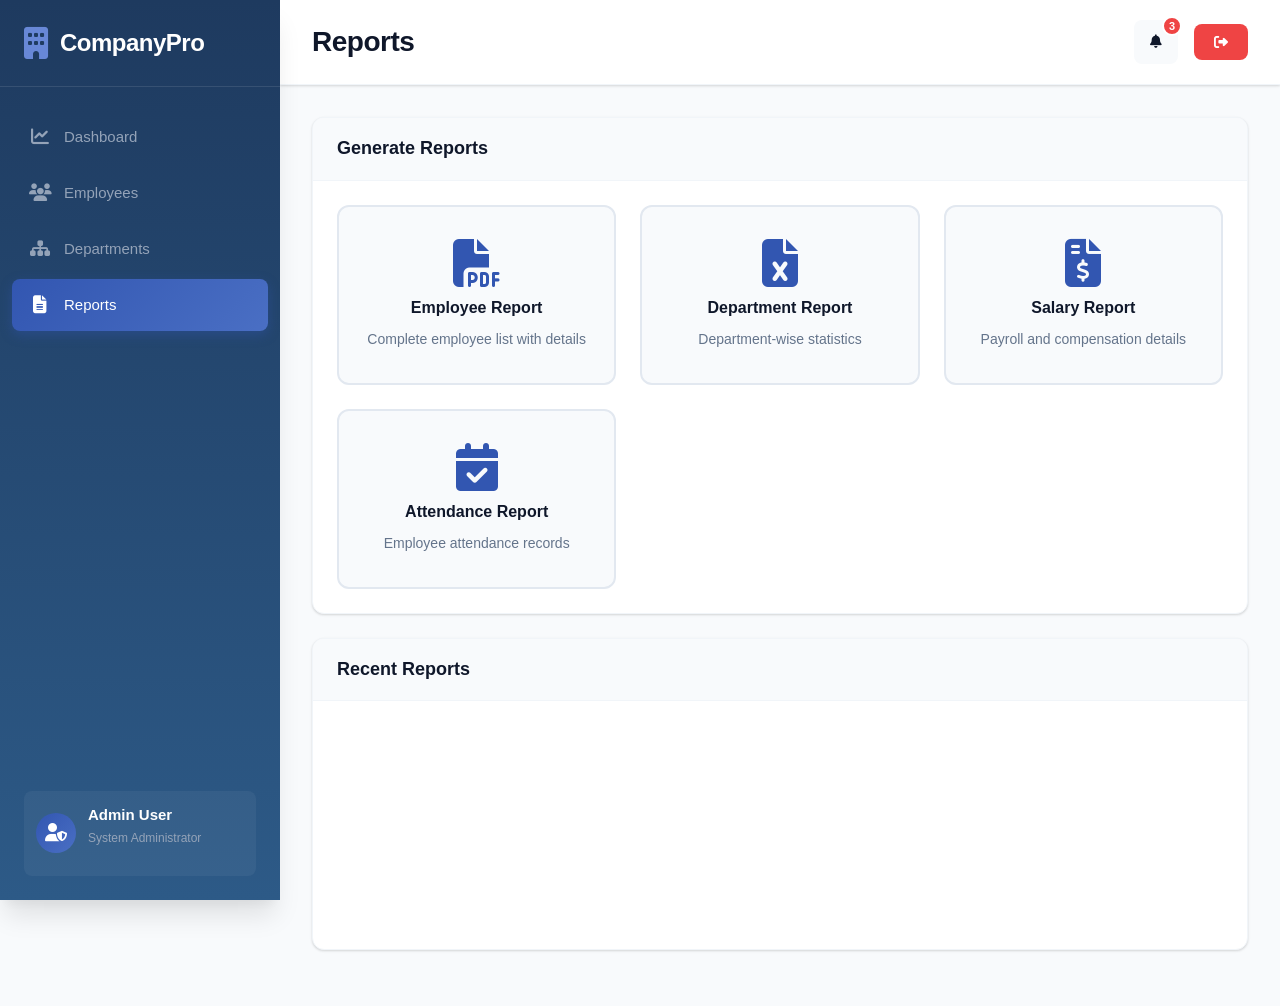
==== reports.html @ d2f0d4de "Add files via upload" ====
<!DOCTYPE html>
<html lang="en">
<head>
    <meta charset="UTF-8">
    <meta name="viewport" content="width=device-width, initial-scale=1.0">
    <title>Reports - CompanyPro</title>
    <link rel="stylesheet" href="css/style.css">
    <link rel="stylesheet" href="https://cdnjs.cloudflare.com/ajax/libs/font-awesome/6.4.0/css/all.min.css">
</head>
<body>
    <!-- Sidebar -->
    <aside class="sidebar" id="sidebar">
        <div class="logo">
            <i class="fas fa-building"></i>
            <span>CompanyPro</span>
        </div>
        
        <nav class="nav-menu">
            <a href="dashboard.html" class="nav-item">
                <i class="fas fa-chart-line"></i>
                <span>Dashboard</span>
            </a>
            <a href="employees.html" class="nav-item">
                <i class="fas fa-users"></i>
                <span>Employees</span>
            </a>
            <a href="departments.html" class="nav-item">
                <i class="fas fa-sitemap"></i>
                <span>Departments</span>
            </a>
            <a href="reports.html" class="nav-item active">
                <i class="fas fa-file-alt"></i>
                <span>Reports</span>
            </a>
        </nav>

        <div class="sidebar-footer">
            <div class="admin-profile" onclick="window.location.href='profile.html'">
                <div class="admin-avatar">
                    <i class="fas fa-user-shield"></i>
                </div>
                <div class="admin-info">
                    <p class="admin-name" id="adminName">Admin User</p>
                    <p class="admin-role">System Administrator</p>
                </div>
            </div>
        </div>
    </aside>

    <!-- Main Content -->
    <main class="main-content">
        <header class="top-header">
            <div class="header-left">
                <button class="menu-toggle" id="menuToggle">
                    <i class="fas fa-bars"></i>
                </button>
                <h1 class="page-title">Reports</h1>
            </div>
            <div class="header-right">
                <button class="notification-btn">
                    <i class="fas fa-bell"></i>
                    <span class="badge">3</span>
                </button>
                <button class="btn-logout" onclick="logout()">
                    <i class="fas fa-sign-out-alt"></i>
                </button>
            </div>
        </header>

        <div class="content-container">
            <!-- Report Options -->
            <div class="card">
                <div class="card-header">
                    <h3>Generate Reports</h3>
                </div>
                <div class="card-body">
                    <div class="report-options">
                        <div class="report-btn" onclick="generateReport('employee')">
                            <i class="fas fa-file-pdf"></i>
                            <span>Employee Report</span>
                            <p>Complete employee list with details</p>
                        </div>
                        <div class="report-btn" onclick="generateReport('department')">
                            <i class="fas fa-file-excel"></i>
                            <span>Department Report</span>
                            <p>Department-wise statistics</p>
                        </div>
                        <div class="report-btn" onclick="generateReport('salary')">
                            <i class="fas fa-file-invoice-dollar"></i>
                            <span>Salary Report</span>
                            <p>Payroll and compensation details</p>
                        </div>
                        <div class="report-btn" onclick="generateReport('attendance')">
                            <i class="fas fa-calendar-check"></i>
                            <span>Attendance Report</span>
                            <p>Employee attendance records</p>
                        </div>
                    </div>
                </div>
            </div>

            <!-- Recent Reports -->
            <div class="card">
                <div class="card-header">
                    <h3>Recent Reports</h3>
                </div>
                <div class="card-body">
                    <div id="recentReports" class="recent-reports"></div>
                </div>
            </div>
        </div>
    </main>

    <script src="js/common.js"></script>
    <script src="js/reports.js"></script>
</body>
</html>
---- css/style.css ----
/* ==========================================
   COMPANYPRO - COMPLETE CSS STYLESHEET
   WITH #3256B1 BLUE & WHITE THEME
   ========================================== */

/* ==========================================
   1. CSS VARIABLES & ROOT STYLES
   ========================================== */
:root {
    /* Primary Colors - #3256B1 Blue Theme */
    --primary-color: #3256B1;
    --primary-dark: #254594;
    --primary-light: #4a6fc4;
    --primary-lighter: #6888d7;
    
    /* Blue Gradient Colors */
    --gradient-start: #3256B1;
    --gradient-middle: #3d63bd;
    --gradient-end: #4a6fc4;
    
    /* Secondary Colors */
    --secondary-color: #64748b;
    --secondary-dark: #475569;
    --secondary-light: #94a3b8;
    
    /* Status Colors */
    --success-color: #10b981;
    --success-light: #34d399;
    --success-bg: #dcfce7;
    --warning-color: #f59e0b;
    --warning-light: #fbbf24;
    --warning-bg: #fef3c7;
    --danger-color: #ef4444;
    --danger-light: #f87171;
    --danger-bg: #fee2e2;
    --info-color: #06b6d4;
    --info-light: #22d3ee;
    --info-bg: #cffafe;
    
    /* Neutral Colors */
    --gray-50: #f9fafb;
    --gray-100: #f3f4f6;
    --gray-200: #e5e7eb;
    --gray-300: #d1d5db;
    --gray-400: #9ca3af;
    --gray-500: #6b7280;
    --gray-600: #4b5563;
    --gray-700: #374151;
    --gray-800: #1f2937;
    --gray-900: #111827;
    
    /* Background Colors */
    --bg-primary: #f8fafc;
    --bg-secondary: #ffffff;
    --bg-dark: #0f172a;
    --bg-sidebar: #1e293b;
    --bg-sidebar-dark: #0f172a;
    
    /* Text Colors */
    --text-primary: #0f172a;
    --text-secondary: #64748b;
    --text-light: #94a3b8;
    --text-white: #ffffff;
    --text-muted: #cbd5e1;
    
    /* Border Colors */
    --border-color: #e2e8f0;
    --border-light: #f1f5f9;
    --border-dark: #cbd5e1;
    
    /* Shadow Styles */
    --shadow-xs: 0 1px 2px 0 rgba(0, 0, 0, 0.05);
    --shadow-sm: 0 1px 3px 0 rgba(0, 0, 0, 0.1), 0 1px 2px 0 rgba(0, 0, 0, 0.06);
    --shadow-md: 0 4px 6px -1px rgba(0, 0, 0, 0.1), 0 2px 4px -1px rgba(0, 0, 0, 0.06);
    --shadow-lg: 0 10px 15px -3px rgba(0, 0, 0, 0.1), 0 4px 6px -2px rgba(0, 0, 0, 0.05);
    --shadow-xl: 0 20px 25px -5px rgba(0, 0, 0, 0.1), 0 10px 10px -5px rgba(0, 0, 0, 0.04);
    --shadow-2xl: 0 25px 50px -12px rgba(0, 0, 0, 0.25);
    --shadow-inner: inset 0 2px 4px 0 rgba(0, 0, 0, 0.06);
    
    /* Border Radius */
    --radius-sm: 6px;
    --radius-md: 8px;
    --radius-lg: 12px;
    --radius-xl: 16px;
    --radius-2xl: 24px;
    --radius-full: 9999px;
    
    /* Transitions */
    --transition-fast: all 0.15s cubic-bezier(0.4, 0, 0.2, 1);
    --transition-base: all 0.3s cubic-bezier(0.4, 0, 0.2, 1);
    --transition-slow: all 0.5s cubic-bezier(0.4, 0, 0.2, 1);
    
    /* Spacing */
    --spacing-xs: 4px;
    --spacing-sm: 8px;
    --spacing-md: 16px;
    --spacing-lg: 24px;
    --spacing-xl: 32px;
    --spacing-2xl: 48px;
    --spacing-3xl: 64px;
    
    /* Font Families */
    --font-sans: 'Inter', -apple-system, BlinkMacSystemFont, 'Segoe UI', Roboto, 'Helvetica Neue', Arial, sans-serif;
    --font-mono: 'Fira Code', 'Courier New', monospace;
}

/* ==========================================
   2. GLOBAL RESET & BASE STYLES
   ========================================== */
* {
    margin: 0;
    padding: 0;
    box-sizing: border-box;
}

*::before,
*::after {
    box-sizing: inherit;
}

html {
    font-size: 16px;
    scroll-behavior: smooth;
    -webkit-font-smoothing: antialiased;
    -moz-osx-font-smoothing: grayscale;
}

body {
    font-family: var(--font-sans);
    background: var(--bg-primary);
    color: var(--text-primary);
    line-height: 1.6;
    overflow-x: hidden;
    min-height: 100vh;
    display: flex;
    flex-direction: column;
}

h1, h2, h3, h4, h5, h6 {
    font-weight: 700;
    line-height: 1.2;
    color: var(--text-primary);
}

h1 { font-size: 2.5rem; }
h2 { font-size: 2rem; }
h3 { font-size: 1.5rem; }
h4 { font-size: 1.25rem; }
h5 { font-size: 1.125rem; }
h6 { font-size: 1rem; }

p {
    margin-bottom: 1rem;
}

a {
    color: var(--primary-color);
    text-decoration: none;
    transition: var(--transition-fast);
}

a:hover {
    color: var(--primary-dark);
}

img {
    max-width: 100%;
    height: auto;
    display: block;
}

button {
    font-family: inherit;
    cursor: pointer;
}

input, select, textarea {
    font-family: inherit;
    font-size: inherit;
}

code {
    font-family: var(--font-mono);
    background: var(--gray-100);
    padding: 2px 6px;
    border-radius: var(--radius-sm);
    font-size: 0.875em;
}

/* ==========================================
   3. UTILITY CLASSES
   ========================================== */
.container {
    width: 100%;
    max-width: 1280px;
    margin: 0 auto;
    padding: 0 var(--spacing-lg);
}

.text-center { text-align: center; }
.text-left { text-align: left; }
.text-right { text-align: right; }

.font-bold { font-weight: 700; }
.font-semibold { font-weight: 600; }
.font-medium { font-weight: 500; }

.uppercase { text-transform: uppercase; }
.capitalize { text-transform: capitalize; }

.flex { display: flex; }
.flex-center { display: flex; align-items: center; justify-content: center; }
.flex-between { display: flex; align-items: center; justify-content: space-between; }

.grid { display: grid; }

.hidden { display: none; }
.visible { display: block; }

/* ==========================================
   4. LANDING PAGE STYLES
   ========================================== */
.landing-page {
    background: linear-gradient(135deg, #3256B1 0%, #3d63bd 50%, #4a6fc4 100%);
    min-height: 100vh;
    display: flex;
    flex-direction: column;
}

/* Hero Section */
.hero {
    min-height: 100vh;
    position: relative;
    overflow: hidden;
}

.hero::before {
    content: '';
    position: absolute;
    top: -50%;
    right: -20%;
    width: 800px;
    height: 800px;
    background: radial-gradient(circle, rgba(74, 111, 196, 0.4) 0%, transparent 70%);
    border-radius: 50%;
    animation: float 20s infinite ease-in-out;
}

@keyframes float {
    0%, 100% { transform: translate(0, 0) rotate(0deg); }
    33% { transform: translate(30px, -30px) rotate(120deg); }
    66% { transform: translate(-30px, 30px) rotate(240deg); }
}

.landing-nav {
    display: flex;
    justify-content: space-between;
    align-items: center;
    padding: var(--spacing-lg) var(--spacing-xl);
    position: relative;
    z-index: 10;
}

.logo-large {
    display: flex;
    align-items: center;
    gap: 12px;
    color: white;
}

.logo-large i {
    font-size: 36px;
    background: linear-gradient(135deg, #fff 0%, #e0f2ff 100%);
    -webkit-background-clip: text;
    -webkit-text-fill-color: transparent;
    background-clip: text;
}

.logo-large span {
    font-size: 28px;
    font-weight: 800;
    letter-spacing: -0.5px;
}

.nav-links {
    display: flex;
    align-items: center;
    gap: var(--spacing-xl);
}

.nav-links a {
    color: white;
    font-weight: 500;
    font-size: 15px;
    transition: var(--transition-base);
    opacity: 0.9;
}

.nav-links a:hover {
    opacity: 1;
    transform: translateY(-2px);
}

.btn-login {
    background: rgba(255, 255, 255, 0.2);
    backdrop-filter: blur(10px);
    padding: 10px 24px;
    border-radius: var(--radius-full);
    border: 1px solid rgba(255, 255, 255, 0.3);
}

.btn-login:hover {
    background: rgba(255, 255, 255, 0.3);
    border-color: rgba(255, 255, 255, 0.5);
}

.hero-content {
    display: grid;
    grid-template-columns: 1fr 1fr;
    gap: var(--spacing-3xl);
    align-items: center;
    padding: var(--spacing-3xl) var(--spacing-xl);
    max-width: 1400px;
    margin: 0 auto;
    position: relative;
    z-index: 5;
}

.hero-text {
    color: white;
}

.hero-title {
    font-size: 3.5rem;
    line-height: 1.1;
    margin-bottom: var(--spacing-lg);
    font-weight: 800;
    letter-spacing: -1px;
}

.gradient-text {
    background: linear-gradient(135deg, #fff 0%, #e0f2ff 50%, #bae6fd 100%);
    -webkit-background-clip: text;
    -webkit-text-fill-color: transparent;
    background-clip: text;
}

.hero-description {
    font-size: 1.25rem;
    line-height: 1.7;
    opacity: 0.95;
    margin-bottom: var(--spacing-xl);
    max-width: 600px;
}

.hero-buttons {
    display: flex;
    gap: var(--spacing-md);
    margin-bottom: var(--spacing-3xl);
}

.btn-primary-large,
.btn-secondary-large {
    padding: 16px 32px;
    border-radius: var(--radius-lg);
    font-weight: 600;
    font-size: 16px;
    display: inline-flex;
    align-items: center;
    gap: 10px;
    transition: var(--transition-base);
    border: 2px solid transparent;
}

.btn-primary-large {
    background: white;
    color: #3256B1;
    box-shadow: 0 20px 40px rgba(50, 86, 177, 0.3);
}

.btn-primary-large:hover {
    transform: translateY(-3px);
    box-shadow: 0 25px 50px rgba(50, 86, 177, 0.4);
    color: #254594;
}

.btn-secondary-large {
    background: rgba(255, 255, 255, 0.1);
    backdrop-filter: blur(10px);
    color: white;
    border-color: rgba(255, 255, 255, 0.3);
}

.btn-secondary-large:hover {
    background: rgba(255, 255, 255, 0.2);
    border-color: rgba(255, 255, 255, 0.5);
}

/* Hero Stats - FIXED FOR VISIBILITY */
.hero-stats {
    display: flex;
    gap: var(--spacing-2xl);
}

.hero-stats .stat-item {
    text-align: left;
}

.hero-stats h3 {
    font-size: 2.5rem;
    color: white;
    font-weight: 800;
    margin-bottom: 4px;
    text-shadow: 0 2px 10px rgba(0, 0, 0, 0.3);
}

.hero-stats p {
    font-size: 1rem;
    opacity: 1;
    margin: 0;
    color: #e0f2ff;
    font-weight: 600;
    text-shadow: 0 1px 3px rgba(0, 0, 0, 0.2);
}

.hero-image {
    display: grid;
    grid-template-columns: 1fr;
    gap: var(--spacing-lg);
}

.hero-card {
    background: rgba(255, 255, 255, 0.15);
    backdrop-filter: blur(20px);
    border: 1px solid rgba(255, 255, 255, 0.2);
    border-radius: var(--radius-xl);
    padding: var(--spacing-xl);
    color: white;
    transition: var(--transition-base);
}

.hero-card:hover {
    background: rgba(255, 255, 255, 0.25);
    transform: translateY(-5px);
    box-shadow: 0 20px 40px rgba(74, 111, 196, 0.3);
}

.hero-card i {
    font-size: 2.5rem;
    margin-bottom: var(--spacing-md);
    opacity: 0.9;
}

.hero-card h3 {
    font-size: 1.25rem;
    color: white;
    margin-bottom: var(--spacing-sm);
}

.hero-card p {
    opacity: 0.9;
    margin: 0;
    font-size: 0.95rem;
}

/* Features Section */
.features-section {
    padding: var(--spacing-3xl) var(--spacing-lg);
    background: white;
}

.section-title {
    text-align: center;
    font-size: 2.5rem;
    margin-bottom: var(--spacing-md);
    color: var(--text-primary);
}

.section-subtitle {
    text-align: center;
    font-size: 1.125rem;
    color: var(--text-secondary);
    margin-bottom: var(--spacing-3xl);
}

.features-grid {
    display: grid;
    grid-template-columns: repeat(auto-fit, minmax(320px, 1fr));
    gap: var(--spacing-xl);
    max-width: 1200px;
    margin: 0 auto;
}

.feature-card {
    background: var(--bg-secondary);
    padding: var(--spacing-xl);
    border-radius: var(--radius-xl);
    border: 2px solid var(--border-light);
    transition: var(--transition-base);
    text-align: center;
}

.feature-card:hover {
    transform: translateY(-8px);
    box-shadow: var(--shadow-xl);
    border-color: var(--primary-light);
}

.feature-icon {
    width: 80px;
    height: 80px;
    border-radius: var(--radius-xl);
    display: flex;
    align-items: center;
    justify-content: center;
    margin: 0 auto var(--spacing-lg);
    font-size: 2rem;
    color: white;
}

.feature-icon.blue { background: linear-gradient(135deg, #3256B1, #4a6fc4); }
.feature-icon.green { background: linear-gradient(135deg, var(--success-color), var(--success-light)); }
.feature-icon.orange { background: linear-gradient(135deg, var(--warning-color), var(--warning-light)); }
.feature-icon.purple { background: linear-gradient(135deg, #3d63bd, #6888d7); }
.feature-icon.red { background: linear-gradient(135deg, var(--danger-color), var(--danger-light)); }
.feature-icon.cyan { background: linear-gradient(135deg, var(--info-color), var(--info-light)); }

.feature-card h3 {
    font-size: 1.25rem;
    margin-bottom: var(--spacing-sm);
    color: var(--text-primary);
}

.feature-card p {
    color: var(--text-secondary);
    line-height: 1.7;
    margin: 0;
}

/* About Section */
.about-section {
    padding: var(--spacing-3xl) var(--spacing-lg);
    background: var(--bg-primary);
}

.about-content {
    display: grid;
    grid-template-columns: 1fr 1fr;
    gap: var(--spacing-3xl);
    align-items: center;
    max-width: 1200px;
    margin: 0 auto;
}

.about-text h2 {
    font-size: 2.5rem;
    margin-bottom: var(--spacing-lg);
}

.about-text > p {
    font-size: 1.125rem;
    color: var(--text-secondary);
    margin-bottom: var(--spacing-xl);
    line-height: 1.8;
}

.about-list {
    list-style: none;
    display: grid;
    grid-template-columns: 1fr 1fr;
    gap: var(--spacing-md);
}

.about-list li {
    display: flex;
    align-items: center;
    gap: var(--spacing-sm);
    font-size: 1rem;
    color: var(--text-primary);
}

.about-list i {
    color: var(--success-color);
    font-size: 1.25rem;
}

.about-image {
    display: flex;
    align-items: center;
    justify-content: center;
}

.image-placeholder {
    width: 100%;
    max-width: 500px;
    aspect-ratio: 1;
    background: linear-gradient(135deg, #4a6fc4 0%, #3256B1 100%);
    border-radius: var(--radius-2xl);
    display: flex;
    align-items: center;
    justify-content: center;
    box-shadow: var(--shadow-2xl);
}

/* Contact Section */
.contact-section {
    padding: var(--spacing-3xl) var(--spacing-lg);
    background: white;
}

.contact-grid {
    display: grid;
    grid-template-columns: repeat(auto-fit, minmax(250px, 1fr));
    gap: var(--spacing-xl);
    max-width: 900px;
    margin: 0 auto;
}

.contact-item {
    text-align: center;
    padding: var(--spacing-xl);
    background: var(--bg-primary);
    border-radius: var(--radius-xl);
    border: 2px solid var(--border-light);
    transition: var(--transition-base);
}

.contact-item:hover {
    border-color: #3256B1;
    transform: translateY(-5px);
    box-shadow: 0 10px 30px rgba(50, 86, 177, 0.2);
}

.contact-item i {
    font-size: 3rem;
    color: #3256B1;
    margin-bottom: var(--spacing-md);
}

.contact-item h4 {
    font-size: 1.25rem;
    margin-bottom: var(--spacing-sm);
    color: var(--text-primary);
}

.contact-item p {
    color: var(--text-secondary);
    margin: 0;
    font-size: 1rem;
}

/* CTA Section */
.cta-section {
    padding: var(--spacing-3xl) var(--spacing-lg);
    background: linear-gradient(135deg, #3256B1 0%, #3d63bd 50%, #4a6fc4 100%);
    color: white;
    text-align: center;
}

.cta-section h2 {
    font-size: 2.5rem;
    color: white;
    margin-bottom: var(--spacing-md);
}

.cta-section p {
    font-size: 1.25rem;
    opacity: 0.95;
    margin-bottom: var(--spacing-xl);
}

/* Footer */
.footer {
    margin-top: auto;
    width: 100%;
    background: #1e3a5f;
    color: var(--text-muted);
    padding: var(--spacing-2xl) var(--spacing-lg) var(--spacing-lg);
    position: relative;
    z-index: 10;
}

.footer-content {
    display: grid;
    grid-template-columns: 2fr 1fr 1fr;
    gap: var(--spacing-2xl);
    max-width: 1200px;
    margin: 0 auto var(--spacing-xl);
}

.footer-section h4 {
    color: white;
    margin-bottom: var(--spacing-md);
    font-size: 1.125rem;
}

.footer-section p,
.footer-section a {
    color: #cbd5e1;
    display: block;
    margin-bottom: var(--spacing-sm);
    transition: var(--transition-fast);
    font-size: 0.9375rem;
}

.footer-section a:hover {
    color: white;
    padding-left: 5px;
}

.footer-section i {
    margin-right: var(--spacing-sm);
    color: #4a6fc4;
}

.footer-bottom {
    text-align: center;
    padding-top: var(--spacing-lg);
    border-top: 1px solid rgba(255, 255, 255, 0.1);
}

.footer-bottom p {
    margin: 0;
    font-size: 0.875rem;
    color: #cbd5e1;
}

/* ==========================================
   5. LOGIN PAGE STYLES
   ========================================== */
.login-page {
    min-height: 100vh;
    display: flex;
    align-items: center;
    justify-content: center;
    background: linear-gradient(135deg, #3256B1 0%, #3d63bd 50%, #4a6fc4 100%);
    padding: var(--spacing-lg);
}

.login-container {
    display: grid;
    grid-template-columns: 1fr 1fr;
    width: 100%;
    max-width: 1100px;
    background: white;
    border-radius: var(--radius-2xl);
    overflow: hidden;
    box-shadow: var(--shadow-2xl);
}

.login-left {
    background: linear-gradient(135deg, #3256B1 0%, #4a6fc4 100%);
    padding: var(--spacing-3xl);
    color: white;
    display: flex;
    flex-direction: column;
    justify-content: center;
}

.login-branding {
    max-width: 400px;
}

.login-branding .logo-large {
    margin-bottom: var(--spacing-xl);
}

.login-branding h2 {
    font-size: 2rem;
    color: white;
    margin-bottom: var(--spacing-md);
}

.login-branding > p {
    font-size: 1.125rem;
    opacity: 0.95;
    line-height: 1.7;
    margin-bottom: var(--spacing-2xl);
}

.login-features {
    display: flex;
    flex-direction: column;
    gap: var(--spacing-lg);
}

.feature-item {
    display: flex;
    align-items: center;
    gap: var(--spacing-md);
    padding: var(--spacing-md);
    background: rgba(255, 255, 255, 0.1);
    backdrop-filter: blur(10px);
    border-radius: var(--radius-lg);
    border: 1px solid rgba(255, 255, 255, 0.2);
}

.feature-item i {
    font-size: 1.5rem;
    opacity: 0.9;
}

.feature-item span {
    font-weight: 500;
}

.login-right {
    padding: var(--spacing-3xl);
    display: flex;
    align-items: center;
    justify-content: center;
}

.login-form-container {
    width: 100%;
    max-width: 400px;
}

.back-link {
    margin-bottom: var(--spacing-xl);
}

.back-link a {
    display: inline-flex;
    align-items: center;
    gap: var(--spacing-sm);
    color: var(--text-secondary);
    font-size: 0.875rem;
    font-weight: 500;
}

.back-link a:hover {
    color: var(--primary-color);
}

.login-form-container h2 {
    font-size: 2rem;
    margin-bottom: var(--spacing-sm);
    color: var(--text-primary);
}

.login-subtitle {
    color: var(--text-secondary);
    margin-bottom: var(--spacing-xl);
}

.message {
    padding: 12px;
    border-radius: var(--radius-md);
    margin-bottom: var(--spacing-md);
    font-size: 0.875rem;
    font-weight: 500;
    display: none;
}

.message.error {
    background: var(--danger-bg);
    color: var(--danger-color);
    border: 1px solid var(--danger-light);
    display: block;
}

.message.success {
    background: var(--success-bg);
    color: var(--success-color);
    border: 1px solid var(--success-light);
    display: block;
}

.form-group {
    margin-bottom: var(--spacing-lg);
}

.form-group label {
    display: block;
    font-weight: 600;
    color: var(--text-primary);
    margin-bottom: var(--spacing-sm);
    font-size: 0.875rem;
}

.input-with-icon {
    position: relative;
    display: flex;
    align-items: center;
}

.input-with-icon i {
    position: absolute;
    left: 14px;
    color: var(--text-secondary);
    font-size: 1rem;
}

.input-with-icon input {
    width: 100%;
    padding: 14px 14px 14px 44px;
    border: 2px solid var(--border-color);
    border-radius: var(--radius-md);
    font-size: 0.9375rem;
    transition: var(--transition-base);
    background: white;
}

.input-with-icon input:focus {
    outline: none;
    border-color: var(--primary-color);
    box-shadow: 0 0 0 3px rgba(50, 86, 177, 0.1);
}

.toggle-password {
    left: auto !important;
    right: 14px;
    cursor: pointer;
    transition: var(--transition-fast);
}

.toggle-password:hover {
    color: var(--primary-color);
}

.form-options {
    display: flex;
    justify-content: space-between;
    align-items: center;
    margin-bottom: var(--spacing-xl);
    font-size: 0.875rem;
}

.checkbox-label {
    display: flex;
    align-items: center;
    gap: var(--spacing-sm);
    cursor: pointer;
    color: var(--text-secondary);
}

.checkbox-label input {
    cursor: pointer;
}

.forgot-password {
    color: var(--primary-color);
    font-weight: 500;
}

.forgot-password:hover {
    text-decoration: underline;
}

.btn-login-submit {
    width: 100%;
    padding: 14px;
    background: linear-gradient(135deg, #3256B1 0%, #4a6fc4 100%);
    color: white;
    border: none;
    border-radius: var(--radius-md);
    font-weight: 600;
    font-size: 1rem;
    display: flex;
    align-items: center;
    justify-content: center;
    gap: var(--spacing-sm);
    transition: var(--transition-base);
}

.btn-login-submit:hover {
    background: linear-gradient(135deg, #254594 0%, #3d63bd 100%);
    transform: translateY(-2px);
    box-shadow: 0 8px 20px rgba(50, 86, 177, 0.4);
}

.demo-credentials {
    margin-top: var(--spacing-xl);
    padding: var(--spacing-md);
    background: var(--bg-primary);
    border-radius: var(--radius-md);
    border: 1px solid var(--border-color);
    text-align: center;
}

.demo-credentials p {
    margin: 0;
    font-size: 0.875rem;
    color: var(--text-secondary);
}

.demo-credentials p:first-child {
    font-weight: 600;
    margin-bottom: 4px;
    color: var(--text-primary);
}

/* ==========================================
   6. DASHBOARD & ADMIN PAGES STYLES
   ========================================== */

/* Sidebar */
.sidebar {
    position: fixed;
    left: 0;
    top: 0;
    width: 280px;
    height: 100vh;
    background: linear-gradient(180deg, #1e3a5f 0%, #2d5a87 100%);
    color: var(--text-white);
    padding: var(--spacing-lg) 0;
    box-shadow: var(--shadow-xl);
    z-index: 1000;
    transition: var(--transition-base);
    overflow-y: auto;
}

.sidebar::-webkit-scrollbar {
    width: 6px;
}

.sidebar::-webkit-scrollbar-track {
    background: rgba(0, 0, 0, 0.1);
}

.sidebar::-webkit-scrollbar-thumb {
    background: rgba(255, 255, 255, 0.2);
    border-radius: 3px;
}

.logo {
    display: flex;
    align-items: center;
    gap: 12px;
    padding: 0 var(--spacing-lg) var(--spacing-lg);
    border-bottom: 1px solid rgba(255, 255, 255, 0.1);
    margin-bottom: var(--spacing-lg);
}

.logo i {
    font-size: 32px;
    color: #6888d7;
}

.logo span {
    font-size: 24px;
    font-weight: 700;
    letter-spacing: -0.5px;
}

.nav-menu {
    display: flex;
    flex-direction: column;
    gap: 4px;
    padding: 0 12px;
    margin-bottom: var(--spacing-2xl);
}

.nav-item {
    display: flex;
    align-items: center;
    gap: 12px;
    padding: 14px 16px;
    color: var(--text-light);
    text-decoration: none;
    border-radius: var(--radius-md);
    transition: var(--transition-base);
    font-weight: 500;
    font-size: 0.9375rem;
}

.nav-item:hover {
    background: rgba(255, 255, 255, 0.1);
    color: var(--text-white);
    transform: translateX(4px);
}

.nav-item.active {
    background: linear-gradient(135deg, #3256B1 0%, #4a6fc4 100%);
    color: var(--text-white);
    box-shadow: 0 4px 12px rgba(50, 86, 177, 0.4);
}

.nav-item i {
    font-size: 18px;
    width: 24px;
    text-align: center;
}

.sidebar-footer {
    position: absolute;
    bottom: var(--spacing-lg);
    left: 0;
    right: 0;
    padding: 0 var(--spacing-lg);
}

.admin-profile {
    display: flex;
    align-items: center;
    gap: 12px;
    padding: 12px;
    background: rgba(255, 255, 255, 0.05);
    border-radius: var(--radius-md);
    cursor: pointer;
    transition: var(--transition-base);
}

.admin-profile:hover {
    background: rgba(255, 255, 255, 0.1);
}

.admin-profile.active {
    background: rgba(255, 255, 255, 0.15);
}

.admin-avatar {
    width: 40px;
    height: 40px;
    background: linear-gradient(135deg, #3256B1 0%, #4a6fc4 100%);
    border-radius: 50%;
    display: flex;
    align-items: center;
    justify-content: center;
    font-size: 18px;
    flex-shrink: 0;
}

.admin-info {
    flex: 1;
    overflow: hidden;
}

.admin-name {
    font-weight: 600;
    font-size: 0.9375rem;
    color: var(--text-white);
    margin-bottom: 2px;
    white-space: nowrap;
    overflow: hidden;
    text-overflow: ellipsis;
}

.admin-role {
    font-size: 0.75rem;
    color: var(--text-light);
    white-space: nowrap;
    overflow: hidden;
    text-overflow: ellipsis;
}

/* Main Content */
.main-content {
    margin-left: 280px;
    min-height: 100vh;
    transition: var(--transition-base);
    background: var(--bg-primary);
}

/* Top Header */
.top-header {
    background: var(--bg-secondary);
    padding: 20px var(--spacing-xl);
    display: flex;
    justify-content: space-between;
    align-items: center;
    box-shadow: var(--shadow-sm);
    position: sticky;
    top: 0;
    z-index: 100;
    border-bottom: 1px solid var(--border-light);
}

.header-left {
    display: flex;
    align-items: center;
    gap: 20px;
}

.menu-toggle {
    display: none;
    background: none;
    border: none;
    font-size: 24px;
    color: var(--text-primary);
    cursor: pointer;
    padding: 8px;
    border-radius: var(--radius-md);
    transition: var(--transition-fast);
}

.menu-toggle:hover {
    background: var(--bg-primary);
}

.page-title {
    font-size: 1.75rem;
    font-weight: 700;
    color: var(--text-primary);
    letter-spacing: -0.5px;
}

.header-right {
    display: flex;
    align-items: center;
    gap: 16px;
}

.search-box {
    position: relative;
    display: flex;
    align-items: center;
}

.search-box i {
    position: absolute;
    left: 16px;
    color: var(--text-secondary);
    font-size: 14px;
}

.search-box input {
    padding: 12px 16px 12px 42px;
    border: 1px solid var(--border-color);
    border-radius: var(--radius-md);
    font-size: 0.875rem;
    width: 300px;
    transition: var(--transition-base);
    background: white;
}

.search-box input:focus {
    outline: none;
    border-color: var(--primary-color);
    box-shadow: 0 0 0 3px rgba(50, 86, 177, 0.1);
    width: 350px;
}

.notification-btn {
    position: relative;
    background: var(--bg-primary);
    border: none;
    width: 44px;
    height: 44px;
    border-radius: var(--radius-md);
    cursor: pointer;
    color: var(--text-primary);
    transition: var(--transition-base);
    display: flex;
    align-items: center;
    justify-content: center;
}

.notification-btn:hover {
    background: var(--border-light);
    color: var(--primary-color);
}

.notification-btn .badge {
    position: absolute;
    top: -4px;
    right: -4px;
    background: var(--danger-color);
    color: white;
    width: 20px;
    height: 20px;
    border-radius: 50%;
    font-size: 11px;
    display: flex;
    align-items: center;
    justify-content: center;
    font-weight: 600;
    border: 2px solid white;
}

/* Buttons */
.btn-primary,
.btn-secondary,
.btn-logout {
    padding: 11px 20px;
    border: none;
    border-radius: var(--radius-md);
    font-size: 0.875rem;
    font-weight: 600;
    cursor: pointer;
    display: inline-flex;
    align-items: center;
    gap: 8px;
    transition: var(--transition-base);
}

.btn-primary {
    background: linear-gradient(135deg, #3256B1 0%, #4a6fc4 100%);
    color: white;
}

.btn-primary:hover {
    background: linear-gradient(135deg, #254594 0%, #3d63bd 100%);
    transform: translateY(-2px);
    box-shadow: 0 8px 20px rgba(50, 86, 177, 0.4);
}

.btn-secondary {
    background: var(--bg-primary);
    color: var(--text-primary);
    border: 1px solid var(--border-color);
}

.btn-secondary:hover {
    background: var(--border-light);
    border-color: var(--border-dark);
}

.btn-logout {
    background: var(--danger-color);
    color: white;
}

.btn-logout:hover {
    background: #dc2626;
    transform: translateY(-2px);
    box-shadow: var(--shadow-md);
}

/* Content Container */
.content-container {
    padding: var(--spacing-xl);
}

/* Statistics Cards */
.stats-grid {
    display: grid;
    grid-template-columns: repeat(auto-fit, minmax(280px, 1fr));
    gap: var(--spacing-lg);
    margin-bottom: var(--spacing-xl);
}

.stat-card {
    background: var(--bg-secondary);
    padding: var(--spacing-lg);
    border-radius: var(--radius-lg);
    box-shadow: var(--shadow-sm);
    display: flex;
    gap: 20px;
    transition: var(--transition-base);
    border-left: 4px solid;
    border: 1px solid var(--border-light);
    border-left-width: 4px;
}

.stat-card:hover {
    transform: translateY(-4px);
    box-shadow: var(--shadow-lg);
}

.stat-card.blue { border-left-color: #3256B1; }
.stat-card.green { border-left-color: var(--success-color); }
.stat-card.orange { border-left-color: var(--warning-color); }
.stat-card.purple { border-left-color: #4a6fc4; }

.stat-icon {
    width: 64px;
    height: 64px;
    border-radius: var(--radius-lg);
    display: flex;
    align-items: center;
    justify-content: center;
    font-size: 28px;
    color: white;
    flex-shrink: 0;
}

.stat-card.blue .stat-icon { background: linear-gradient(135deg, #3256B1 0%, #4a6fc4 100%); }
.stat-card.green .stat-icon { background: var(--success-color); }
.stat-card.orange .stat-icon { background: var(--warning-color); }
.stat-card.purple .stat-icon { background: linear-gradient(135deg, #4a6fc4 0%, #6888d7 100%); }

.stat-details {
    flex: 1;
}

.stat-label {
    font-size: 0.875rem;
    color: var(--text-secondary);
    font-weight: 600;
    margin-bottom: 4px;
    text-transform: uppercase;
    letter-spacing: 0.5px;
}

.stat-value {
    font-size: 2rem;
    font-weight: 700;
    color: var(--text-primary);
    margin-bottom: 8px;
    line-height: 1;
}

.stat-change {
    display: inline-flex;
    align-items: center;
    gap: 4px;
    font-size: 0.8125rem;
    font-weight: 600;
    padding: 4px 8px;
    border-radius: var(--radius-sm);
}

.stat-change.positive {
    background: var(--success-bg);
    color: #16a34a;
}

.stat-change.neutral {
    background: var(--bg-primary);
    color: var(--text-secondary);
}

.stat-change.negative {
    background: var(--danger-bg);
    color: var(--danger-color);
}

/* Dashboard Grid */
.dashboard-grid {
    display: grid;
    grid-template-columns: 2fr 1fr;
    gap: var(--spacing-lg);
    margin-bottom: var(--spacing-xl);
}

/* Card Component */
.card {
    background: var(--bg-secondary);
    border-radius: var(--radius-lg);
    box-shadow: var(--shadow-sm);
    overflow: hidden;
    border: 1px solid var(--border-light);
    margin-bottom: var(--spacing-lg);
}

.card-header {
    padding: 20px var(--spacing-lg);
    border-bottom: 1px solid var(--border-light);
    display: flex;
    justify-content: space-between;
    align-items: center;
    background: var(--bg-primary);
}

.card-header h3 {
    font-size: 1.125rem;
    font-weight: 700;
    color: var(--text-primary);
}

.view-all {
    color: #3256B1;
    font-size: 0.875rem;
    font-weight: 600;
    display: flex;
    align-items: center;
    gap: 4px;
    transition: var(--transition-fast);
}

.view-all:hover {
    gap: 8px;
    color: #254594;
}

.card-body {
    padding: var(--spacing-lg);
}

.employee-count-badge {
    background: var(--bg-primary);
    padding: 6px 12px;
    border-radius: var(--radius-md);
    font-size: 0.8125rem;
    font-weight: 600;
    color: var(--text-secondary);
}

/* Department Stats */
.dept-stat {
    display: flex;
    justify-content: space-between;
    align-items: center;
    padding: 16px 0;
    border-bottom: 1px solid var(--border-light);
}

.dept-stat:last-child {
    border-bottom: none;
}

.dept-info {
    display: flex;
    align-items: center;
    gap: 12px;
}

.dept-icon {
    width: 40px;
    height: 40px;
    background: #dbeafe;
    border-radius: var(--radius-md);
    display: flex;
    align-items: center;
    justify-content: center;
    color: #3256B1;
}

.dept-name {
    font-weight: 600;
    color: var(--text-primary);
    font-size: 0.9375rem;
}

.dept-count {
    font-size: 0.875rem;
    color: var(--text-secondary);
}

.dept-number {
    font-size: 1.5rem;
    font-weight: 700;
    color: #3256B1;
}

/* Activity List */
.activity-list {
    max-height: 400px;
    overflow-y: auto;
}

.activity-item {
    display: flex;
    gap: 12px;
    padding: 12px 0;
    border-bottom: 1px solid var(--border-light);
}

.activity-item:last-child {
    border-bottom: none;
}

.activity-icon {
    width: 36px;
    height: 36px;
    background: var(--bg-primary);
    border-radius: 50%;
    display: flex;
    align-items: center;
    justify-content: center;
    color: var(--primary-color);
    flex-shrink: 0;
}

.activity-details h4 {
    font-size: 0.9375rem;
    font-weight: 600;
    color: var(--text-primary);
    margin-bottom: 2px;
}

.activity-details p {
    font-size: 0.8125rem;
    color: var(--text-secondary);
    margin: 0;
}

/* Quick Actions */
.quick-actions-grid {
    display: grid;
    grid-template-columns: repeat(auto-fit, minmax(200px, 1fr));
    gap: var(--spacing-md);
}

.quick-action-btn {
    display: flex;
    flex-direction: column;
    align-items: center;
    gap: var(--spacing-sm);
    padding: var(--spacing-lg);
    background: var(--bg-primary);
    border: 2px solid var(--border-color);
    border-radius: var(--radius-lg);
    transition: var(--transition-base);
    color: var(--text-primary);
}

.quick-action-btn:hover {
    border-color: var(--primary-color);
    background: white;
    box-shadow: var(--shadow-md);
    transform: translateY(-4px);
}

.quick-action-btn i {
    font-size: 2rem;
    color: var(--primary-color);
}

.quick-action-btn span {
    font-weight: 600;
    font-size: 0.9375rem;
}

/* Filters Bar */
.filters-bar {
    display: flex;
    gap: 16px;
    margin-bottom: var(--spacing-lg);
    padding: 20px;
    background: var(--bg-secondary);
    border-radius: var(--radius-lg);
    box-shadow: var(--shadow-sm);
    flex-wrap: wrap;
    border: 1px solid var(--border-light);
}

.filter-group {
    display: flex;
    flex-direction: column;
    gap: 6px;
    flex: 1;
    min-width: 180px;
}

.filter-group label {
    font-size: 0.8125rem;
    font-weight: 600;
    color: var(--text-secondary);
    text-transform: uppercase;
    letter-spacing: 0.3px;
}

.filter-group select {
    padding: 10px 14px;
    border: 1px solid var(--border-color);
    border-radius: var(--radius-md);
    font-size: 0.875rem;
    background: white;
    cursor: pointer;
    transition: var(--transition-base);
    color: var(--text-primary);
}

.filter-group select:focus {
    outline: none;
    border-color: var(--primary-color);
    box-shadow: 0 0 0 3px rgba(50, 86, 177, 0.1);
}

/* Employee Table */
.table-container {
    overflow-x: auto;
}

.employee-table {
    width: 100%;
    border-collapse: collapse;
}

.employee-table thead {
    background: var(--bg-primary);
}

.employee-table th {
    padding: 14px 16px;
    text-align: left;
    font-size: 0.8125rem;
    font-weight: 700;
    color: var(--text-secondary);
    text-transform: uppercase;
    letter-spacing: 0.5px;
    border-bottom: 2px solid var(--border-color);
}

.employee-table td {
    padding: 16px;
    border-bottom: 1px solid var(--border-light);
    font-size: 0.875rem;
    color: var(--text-primary);
}

.employee-table tbody tr {
    transition: var(--transition-fast);
}

.employee-table tbody tr:hover {
    background: var(--bg-primary);
}

.employee-info {
    display: flex;
    align-items: center;
    gap: 12px;
}

.employee-avatar {
    width: 40px;
    height: 40px;
    background: linear-gradient(135deg, #3256B1, #4a6fc4);
    border-radius: 50%;
    display: flex;
    align-items: center;
    justify-content: center;
    color: white;
    font-weight: 700;
    font-size: 0.875rem;
    flex-shrink: 0;
}

.employee-name {
    font-weight: 600;
    color: var(--text-primary);
}

.employee-id-badge {
    font-size: 0.75rem;
    color: var(--text-secondary);
    background: var(--bg-primary);
    padding: 2px 8px;
    border-radius: var(--radius-sm);
}

.status-badge {
    padding: 6px 12px;
    border-radius: var(--radius-md);
    font-size: 0.75rem;
    font-weight: 600;
    display: inline-block;
    text-transform: capitalize;
}

.status-badge.active {
    background: var(--success-bg);
    color: #16a34a;
}

.status-badge.on-leave,
.status-badge.leave {
    background: var(--warning-bg);
    color: #ca8a04;
}

.status-badge.inactive {
    background: var(--danger-bg);
    color: #dc2626;
}

.action-buttons {
    display: flex;
    gap: 8px;
}

.icon-btn {
    width: 32px;
    height: 32px;
    border: none;
    background: var(--bg-primary);
    color: var(--text-secondary);
    border-radius: var(--radius-sm);
    cursor: pointer;
    display: flex;
    align-items: center;
    justify-content: center;
    transition: var(--transition-fast);
}

.icon-btn:hover {
    background: #3256B1;
    color: white;
}

.icon-btn.danger:hover {
    background: var(--danger-color);
    color: white;
}

/* Departments Grid */
.departments-grid {
    display: grid;
    grid-template-columns: repeat(auto-fill, minmax(320px, 1fr));
    gap: var(--spacing-lg);
}

.department-card {
    background: var(--bg-secondary);
    padding: var(--spacing-lg);
    border-radius: var(--radius-lg);
    box-shadow: var(--shadow-sm);
    border: 1px solid var(--border-light);
    border-top: 4px solid #3256B1;
    transition: var(--transition-base);
}

.department-card:hover {
    transform: translateY(-4px);
    box-shadow: 0 12px 30px rgba(50, 86, 177, 0.2);
}

.dept-header {
    display: flex;
    justify-content: space-between;
    align-items: center;
    margin-bottom: var(--spacing-md);
}

.dept-header h3 {
    font-size: 1.25rem;
    color: var(--text-primary);
}

.dept-stats {
    display: grid;
    grid-template-columns: repeat(3, 1fr);
    gap: var(--spacing-md);
}

.stat-item {
    text-align: center;
    padding: var(--spacing-md);
    background: var(--bg-primary);
    border-radius: var(--radius-md);
}

.stat-item label {
    display: block;
    font-size: 0.75rem;
    color: var(--text-secondary);
    margin-bottom: 8px;
    text-transform: uppercase;
    font-weight: 600;
    letter-spacing: 0.3px;
}

.stat-item p {
    font-size: 1.125rem;
    color: var(--text-primary);
    margin: 0;
}

/* Report Options */
.report-options {
    display: grid;
    grid-template-columns: repeat(auto-fit, minmax(250px, 1fr));
    gap: var(--spacing-lg);
}

.report-btn {
    background: var(--bg-primary);
    border: 2px solid var(--border-color);
    padding: var(--spacing-xl) var(--spacing-lg);
    border-radius: var(--radius-lg);
    cursor: pointer;
    transition: var(--transition-base);
    display: flex;
    flex-direction: column;
    align-items: center;
    gap: var(--spacing-sm);
    text-align: center;
}

.report-btn:hover {
    border-color: var(--primary-color);
    background: white;
    box-shadow: var(--shadow-md);
    transform: translateY(-4px);
}

.report-btn i {
    font-size: 3rem;
    color: var(--primary-color);
}

.report-btn span {
    font-size: 1rem;
    font-weight: 600;
    color: var(--text-primary);
}

.report-btn p {
    font-size: 0.875rem;
    color: var(--text-secondary);
    margin: 0;
}

.recent-reports {
    min-height: 200px;
}

/* ==========================================
   7. MODAL STYLES
   ========================================== */
.modal {
    display: none;
    position: fixed;
    z-index: 2000;
    left: 0;
    top: 0;
    width: 100%;
    height: 100%;
    background: rgba(15, 23, 42, 0.7);
    backdrop-filter: blur(4px);
    animation: fadeIn 0.3s ease;
}

.modal-content {
    background: var(--bg-secondary);
    margin: 40px auto;
    border-radius: var(--radius-xl);
    width: 90%;
    max-width: 600px;
    max-height: 90vh;
    overflow: hidden;
    display: flex;
    flex-direction: column;
    box-shadow: var(--shadow-2xl);
    animation: slideUp 0.3s ease;
}

.modal-content.large {
    max-width: 900px;
}

@keyframes fadeIn {
    from { opacity: 0; }
    to { opacity: 1; }
}

@keyframes slideUp {
    from {
        opacity: 0;
        transform: translateY(30px);
    }
    to {
        opacity: 1;
        transform: translateY(0);
    }
}

.modal-header {
    padding: 24px 28px;
    border-bottom: 1px solid var(--border-color);
    display: flex;
    justify-content: space-between;
    align-items: center;
    background: var(--bg-primary);
}

.modal-header h2 {
    font-size: 1.375rem;
    font-weight: 700;
    color: var(--text-primary);
}

.close-btn {
    width: 36px;
    height: 36px;
    border: none;
    background: white;
    border-radius: var(--radius-md);
    cursor: pointer;
    color: var(--text-secondary);
    transition: var(--transition-base);
    display: flex;
    align-items: center;
    justify-content: center;
}

.close-btn:hover {
    background: var(--danger-color);
    color: white;
}

.modal-body {
    padding: 28px;
    overflow-y: auto;
    flex: 1;
}

.modal-footer {
    padding: 20px 28px;
    border-top: 1px solid var(--border-color);
    display: flex;
    justify-content: flex-end;
    gap: 12px;
    background: var(--bg-primary);
}

/* Form Sections */
.form-section {
    margin-bottom: var(--spacing-xl);
    padding-bottom: var(--spacing-xl);
    border-bottom: 2px solid var(--border-light);
}

.form-section:last-child {
    border-bottom: none;
    margin-bottom: 0;
    padding-bottom: 0;
}

.form-section h4 {
    font-size: 1rem;
    font-weight: 700;
    color: var(--text-primary);
    margin-bottom: var(--spacing-md);
    display: flex;
    align-items: center;
    gap: 10px;
}

.form-section h4 i {
    color: var(--primary-color);
}

.form-grid {
    display: grid;
    grid-template-columns: repeat(2, 1fr);
    gap: var(--spacing-md);
}

.form-group.full-width {
    grid-column: 1 / -1;
}

.required {
    color: var(--danger-color);
}

.form-group input,
.form-group select,
.form-group textarea {
    padding: 12px 14px;
    border: 1px solid var(--border-color);
    border-radius: var(--radius-md);
    font-size: 0.875rem;
    font-family: inherit;
    transition: var(--transition-base);
    background: white;
    color: var(--text-primary);
}

.form-group input:focus,
.form-group select:focus,
.form-group textarea:focus {
    outline: none;
    border-color: var(--primary-color);
    box-shadow: 0 0 0 3px rgba(50, 86, 177, 0.1);
}

.form-group textarea {
    resize: vertical;
    min-height: 80px;
}

/* Profile Page */
.profile-page-grid {
    display: grid;
    grid-template-columns: 1fr 1fr;
    gap: var(--spacing-lg);
    margin-bottom: var(--spacing-lg);
}

.profile-info-section {
    display: flex;
    align-items: center;
    gap: var(--spacing-lg);
    margin-bottom: var(--spacing-xl);
    padding-bottom: var(--spacing-xl);
    border-bottom: 2px solid var(--border-light);
}

.profile-avatar-large {
    width: 100px;
    height: 100px;
    background: linear-gradient(135deg, #3256B1, #4a6fc4);
    border-radius: 50%;
    display: flex;
    align-items: center;
    justify-content: center;
    font-size: 48px;
    color: white;
    flex-shrink: 0;
    box-shadow: 0 10px 30px rgba(50, 86, 177, 0.4);
}

.profile-details h2 {
    font-size: 1.75rem;
    margin-bottom: 4px;
}

.profile-email {
    color: var(--text-secondary);
    margin-bottom: var(--spacing-sm);
    font-size: 0.9375rem;
}

.info-grid {
    display: grid;
    grid-template-columns: repeat(2, 1fr);
    gap: var(--spacing-md);
}

.info-item label {
    display: block;
    font-size: 0.75rem;
    color: var(--text-secondary);
    font-weight: 600;
    margin-bottom: 4px;
    text-transform: uppercase;
    letter-spacing: 0.3px;
}

.info-item p {
    font-size: 0.9375rem;
    color: var(--text-primary);
    font-weight: 500;
    margin: 0;
}

.info-item.full-width {
    grid-column: 1 / -1;
}

.settings-list {
    display: flex;
    flex-direction: column;
    gap: var(--spacing-md);
}

.setting-item {
    display: flex;
    justify-content: space-between;
    align-items: center;
    padding: var(--spacing-md);
    background: var(--bg-primary);
    border-radius: var(--radius-md);
}

.setting-item h4 {
    font-size: 0.9375rem;
    margin-bottom: 4px;
    color: var(--text-primary);
}

.setting-item p {
    font-size: 0.8125rem;
    color: var(--text-secondary);
    margin: 0;
}

/* Toggle Switch */
.switch {
    position: relative;
    display: inline-block;
    width: 50px;
    height: 26px;
}

.switch input {
    opacity: 0;
    width: 0;
    height: 0;
}

.slider {
    position: absolute;
    cursor: pointer;
    top: 0;
    left: 0;
    right: 0;
    bottom: 0;
    background-color: var(--gray-300);
    transition: var(--transition-base);
    border-radius: 34px;
}

.slider:before {
    position: absolute;
    content: "";
    height: 18px;
    width: 18px;
    left: 4px;
    bottom: 4px;
    background-color: white;
    transition: var(--transition-base);
    border-radius: 50%;
}

input:checked + .slider {
    background-color: #3256B1;
}

input:checked + .slider:before {
    transform: translateX(24px);
}

.password-form {
    max-width: 700px;
}

/* Employee Profile View */
.employee-profile {
    max-width: 100%;
}

.profile-header {
    display: flex;
    align-items: center;
    gap: var(--spacing-lg);
    padding: var(--spacing-lg);
    background: var(--bg-primary);
    border-radius: var(--radius-lg);
    margin-bottom: var(--spacing-lg);
}

.profile-info {
    flex: 1;
}

.profile-position {
    color: var(--text-secondary);
    margin-bottom: var(--spacing-sm);
    font-size: 0.9375rem;
}

.profile-section {
    background: var(--bg-primary);
    padding: var(--spacing-lg);
    border-radius: var(--radius-lg);
    margin-bottom: var(--spacing-md);
}

.profile-section h3 {
    display: flex;
    align-items: center;
    gap: 10px;
    font-size: 1rem;
    margin-bottom: var(--spacing-md);
    color: var(--text-primary);
}

.profile-section h3 i {
    color: var(--primary-color);
}

.profile-actions {
    display: flex;
    gap: var(--spacing-sm);
}

/* Empty State */
.empty-state {
    text-align: center;
    padding: var(--spacing-3xl) var(--spacing-lg);
    color: var(--text-secondary);
}

.empty-state i {
    font-size: 4rem;
    color: var(--border-color);
    margin-bottom: var(--spacing-md);
}

.empty-state p {
    font-size: 1rem;
    margin-top: 8px;
}

/* ==========================================
   8. RESPONSIVE DESIGN
   ========================================== */
@media (max-width: 1024px) {
    .sidebar {
        transform: translateX(-100%);
    }

    .sidebar.active {
        transform: translateX(0);
    }

    .main-content {
        margin-left: 0;
    }

    .menu-toggle {
        display: block;
    }

    .dashboard-grid {
        grid-template-columns: 1fr;
    }

    .profile-page-grid {
        grid-template-columns: 1fr;
    }

    .hero-content {
        grid-template-columns: 1fr;
        padding: var(--spacing-xl) var(--spacing-lg);
    }

    .hero-title {
        font-size: 2.5rem;
    }

    .about-content {
        grid-template-columns: 1fr;
    }

    .footer-content {
        grid-template-columns: 1fr;
        text-align: center;
    }

    .form-grid {
        grid-template-columns: 1fr;
    }
}

@media (max-width: 768px) {
    .login-container {
        grid-template-columns: 1fr;
    }

    .login-left {
        display: none;
    }

    .top-header {
        padding: 16px 20px;
        flex-wrap: wrap;
    }

    .page-title {
        font-size: 1.375rem;
    }

    .header-right {
        flex-wrap: wrap;
    }

    .search-box {
        order: 3;
        width: 100%;
        margin-top: 12px;
    }

    .search-box input {
        width: 100%;
    }

    .search-box input:focus {
        width: 100%;
    }

    .stats-grid {
        grid-template-columns: 1fr;
    }

    .content-container {
        padding: var(--spacing-md);
    }

    .filters-bar {
        flex-direction: column;
    }

    .employee-table {
        font-size: 0.8125rem;
    }

    .employee-table th,
    .employee-table td {
        padding: 12px 8px;
    }

    .modal-content {
        margin: 20px auto;
    }

    .hero-title {
        font-size: 2rem;
    }

    .hero-description {
        font-size: 1rem;
    }

    .hero-buttons {
        flex-direction: column;
    }

    .hero-stats {
        flex-direction: column;
        gap: var(--spacing-md);
    }

    .features-grid {
        grid-template-columns: 1fr;
    }

    .about-list {
        grid-template-columns: 1fr;
    }

    .nav-links {
        flex-direction: column;
        gap: var(--spacing-md);
    }

    .footer-section a {
        padding-left: 0 !important;
    }
}

@media (max-width: 480px) {
    :root {
        font-size: 14px;
    }

    .stat-card {
        flex-direction: column;
        text-align: center;
    }

    .stat-icon {
        margin: 0 auto;
    }

    .dept-stats {
        grid-template-columns: 1fr;
    }

    .quick-actions-grid {
        grid-template-columns: 1fr;
    }

    .departments-grid {
        grid-template-columns: 1fr;
    }

    .report-options {
        grid-template-columns: 1fr;
    }

    .action-buttons {
        flex-direction: column;
    }
}

/* ==========================================
   9. SCROLLBAR STYLING
   ========================================== */
::-webkit-scrollbar {
    width: 8px;
    height: 8px;
}

::-webkit-scrollbar-track {
    background: var(--bg-primary);
}

::-webkit-scrollbar-thumb {
    background: var(--border-color);
    border-radius: 4px;
}

::-webkit-scrollbar-thumb:hover {
    background: var(--text-secondary);
}

/* ==========================================
   10. ANIMATIONS & EFFECTS
   ========================================== */
@keyframes pulse {
    0%, 100% { opacity: 1; }
    50% { opacity: 0.5; }
}

.loading {
    animation: pulse 2s cubic-bezier(0.4, 0, 0.6, 1) infinite;
}

@keyframes spin {
    from { transform: rotate(0deg); }
    to { transform: rotate(360deg); }
}

.spinning {
    animation: spin 1s linear infinite;
}

@keyframes shake {
    0%, 100% { transform: translateX(0); }
    10%, 30%, 50%, 70%, 90% { transform: translateX(-10px); }
    20%, 40%, 60%, 80% { transform: translateX(10px); }
}

/* Print Styles */
@media print {
    .sidebar,
    .top-header,
    .filters-bar,
    .action-buttons,
    .btn-primary,
    .btn-secondary {
        display: none !important;
    }

    .main-content {
        margin-left: 0;
    }

    .card {
        break-inside: avoid;
    }
}
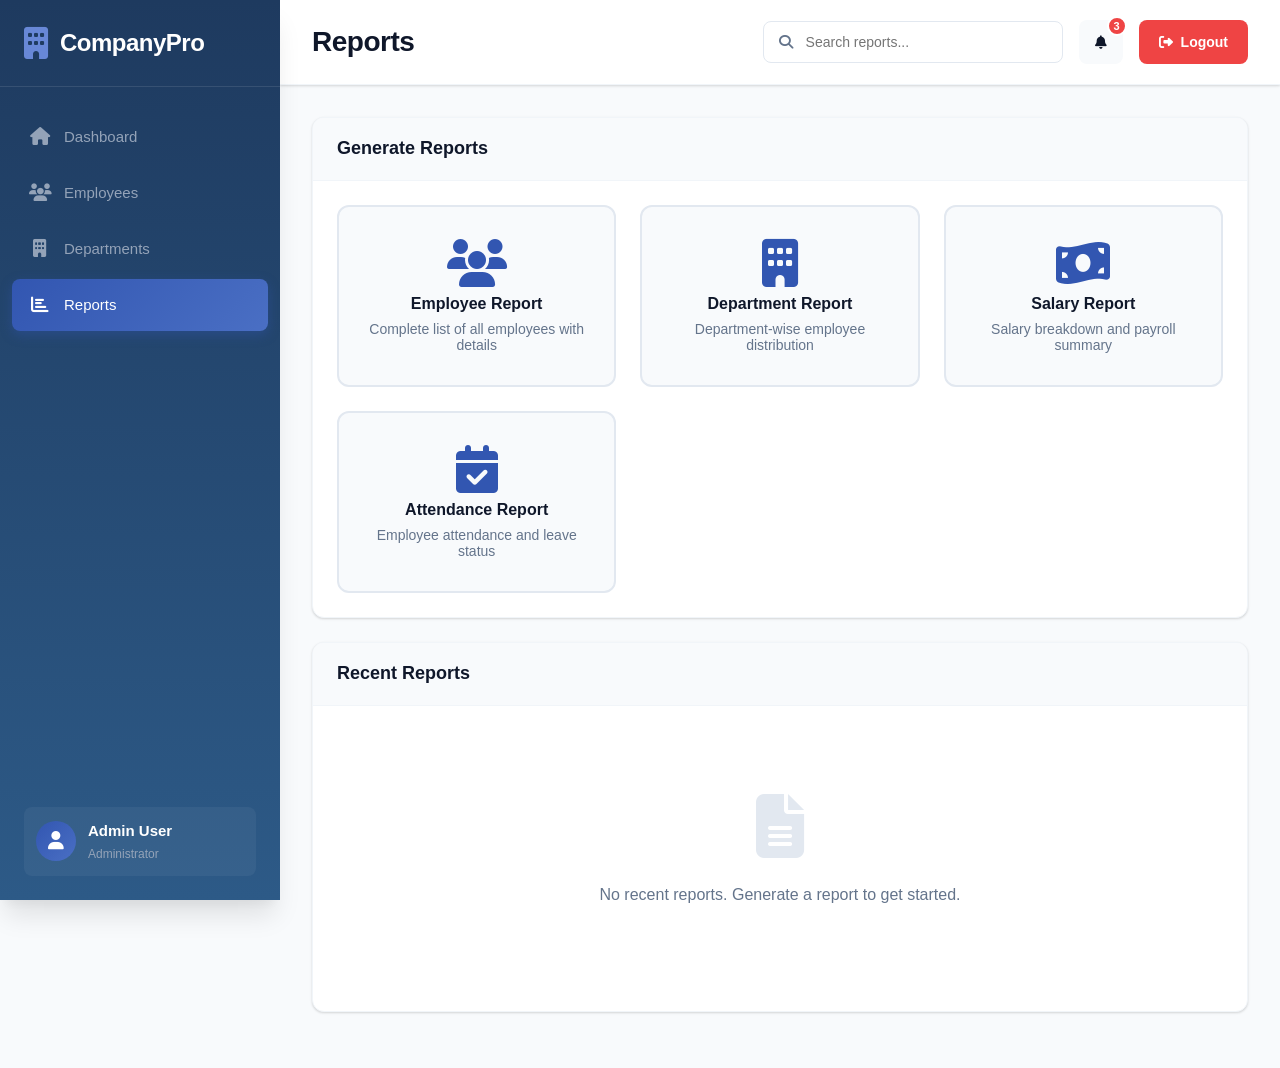
==== commit faf45956: "Update reports.html" ====
--- a/reports.html
+++ b/reports.html
@@ -9,7 +9,7 @@
 </head>
 <body>
     <!-- Sidebar -->
-    <aside class="sidebar" id="sidebar">
+    <aside class="sidebar">
         <div class="logo">
             <i class="fas fa-building"></i>
             <span>CompanyPro</span>
@@ -17,7 +17,7 @@
         
         <nav class="nav-menu">
             <a href="dashboard.html" class="nav-item">
-                <i class="fas fa-chart-line"></i>
+                <i class="fas fa-home"></i>
                 <span>Dashboard</span>
             </a>
             <a href="employees.html" class="nav-item">
@@ -25,23 +25,23 @@
                 <span>Employees</span>
             </a>
             <a href="departments.html" class="nav-item">
-                <i class="fas fa-sitemap"></i>
+                <i class="fas fa-building"></i>
                 <span>Departments</span>
             </a>
             <a href="reports.html" class="nav-item active">
-                <i class="fas fa-file-alt"></i>
+                <i class="fas fa-chart-bar"></i>
                 <span>Reports</span>
             </a>
         </nav>
 
         <div class="sidebar-footer">
-            <div class="admin-profile" onclick="window.location.href='profile.html'">
+            <div class="admin-profile">
                 <div class="admin-avatar">
-                    <i class="fas fa-user-shield"></i>
+                    <i class="fas fa-user"></i>
                 </div>
                 <div class="admin-info">
-                    <p class="admin-name" id="adminName">Admin User</p>
-                    <p class="admin-role">System Administrator</p>
+                    <div class="admin-name">Admin User</div>
+                    <div class="admin-role">Administrator</div>
                 </div>
             </div>
         </div>
@@ -49,24 +49,31 @@
 
     <!-- Main Content -->
     <main class="main-content">
+        <!-- Top Header -->
         <header class="top-header">
             <div class="header-left">
-                <button class="menu-toggle" id="menuToggle">
+                <button class="menu-toggle">
                     <i class="fas fa-bars"></i>
                 </button>
                 <h1 class="page-title">Reports</h1>
             </div>
             <div class="header-right">
+                <div class="search-box">
+                    <i class="fas fa-search"></i>
+                    <input type="text" placeholder="Search reports...">
+                </div>
                 <button class="notification-btn">
                     <i class="fas fa-bell"></i>
                     <span class="badge">3</span>
                 </button>
-                <button class="btn-logout" onclick="logout()">
+                <a href="index.html" class="btn-logout">
                     <i class="fas fa-sign-out-alt"></i>
-                </button>
+                    Logout
+                </a>
             </div>
         </header>
 
+        <!-- Content -->
         <div class="content-container">
             <!-- Report Options -->
             <div class="card">
@@ -75,26 +82,29 @@
                 </div>
                 <div class="card-body">
                     <div class="report-options">
-                        <div class="report-btn" onclick="generateReport('employee')">
-                            <i class="fas fa-file-pdf"></i>
+                        <button class="report-btn" onclick="generateEmployeeReport()">
+                            <i class="fas fa-users"></i>
                             <span>Employee Report</span>
-                            <p>Complete employee list with details</p>
-                        </div>
-                        <div class="report-btn" onclick="generateReport('department')">
-                            <i class="fas fa-file-excel"></i>
+                            <p>Complete list of all employees with details</p>
+                        </button>
+
+                        <button class="report-btn" onclick="generateDepartmentReport()">
+                            <i class="fas fa-building"></i>
                             <span>Department Report</span>
-                            <p>Department-wise statistics</p>
-                        </div>
-                        <div class="report-btn" onclick="generateReport('salary')">
-                            <i class="fas fa-file-invoice-dollar"></i>
+                            <p>Department-wise employee distribution</p>
+                        </button>
+
+                        <button class="report-btn" onclick="generateSalaryReport()">
+                            <i class="fas fa-money-bill-wave"></i>
                             <span>Salary Report</span>
-                            <p>Payroll and compensation details</p>
-                        </div>
-                        <div class="report-btn" onclick="generateReport('attendance')">
+                            <p>Salary breakdown and payroll summary</p>
+                        </button>
+
+                        <button class="report-btn" onclick="generateAttendanceReport()">
                             <i class="fas fa-calendar-check"></i>
                             <span>Attendance Report</span>
-                            <p>Employee attendance records</p>
-                        </div>
+                            <p>Employee attendance and leave status</p>
+                        </button>
                     </div>
                 </div>
             </div>
@@ -105,13 +115,17 @@
                     <h3>Recent Reports</h3>
                 </div>
                 <div class="card-body">
-                    <div id="recentReports" class="recent-reports"></div>
+                    <div class="recent-reports">
+                        <div class="empty-state">
+                            <i class="fas fa-file-alt"></i>
+                            <p>No recent reports. Generate a report to get started.</p>
+                        </div>
+                    </div>
                 </div>
             </div>
         </div>
     </main>
 
-    <script src="js/common.js"></script>
     <script src="js/reports.js"></script>
 </body>
 </html>
